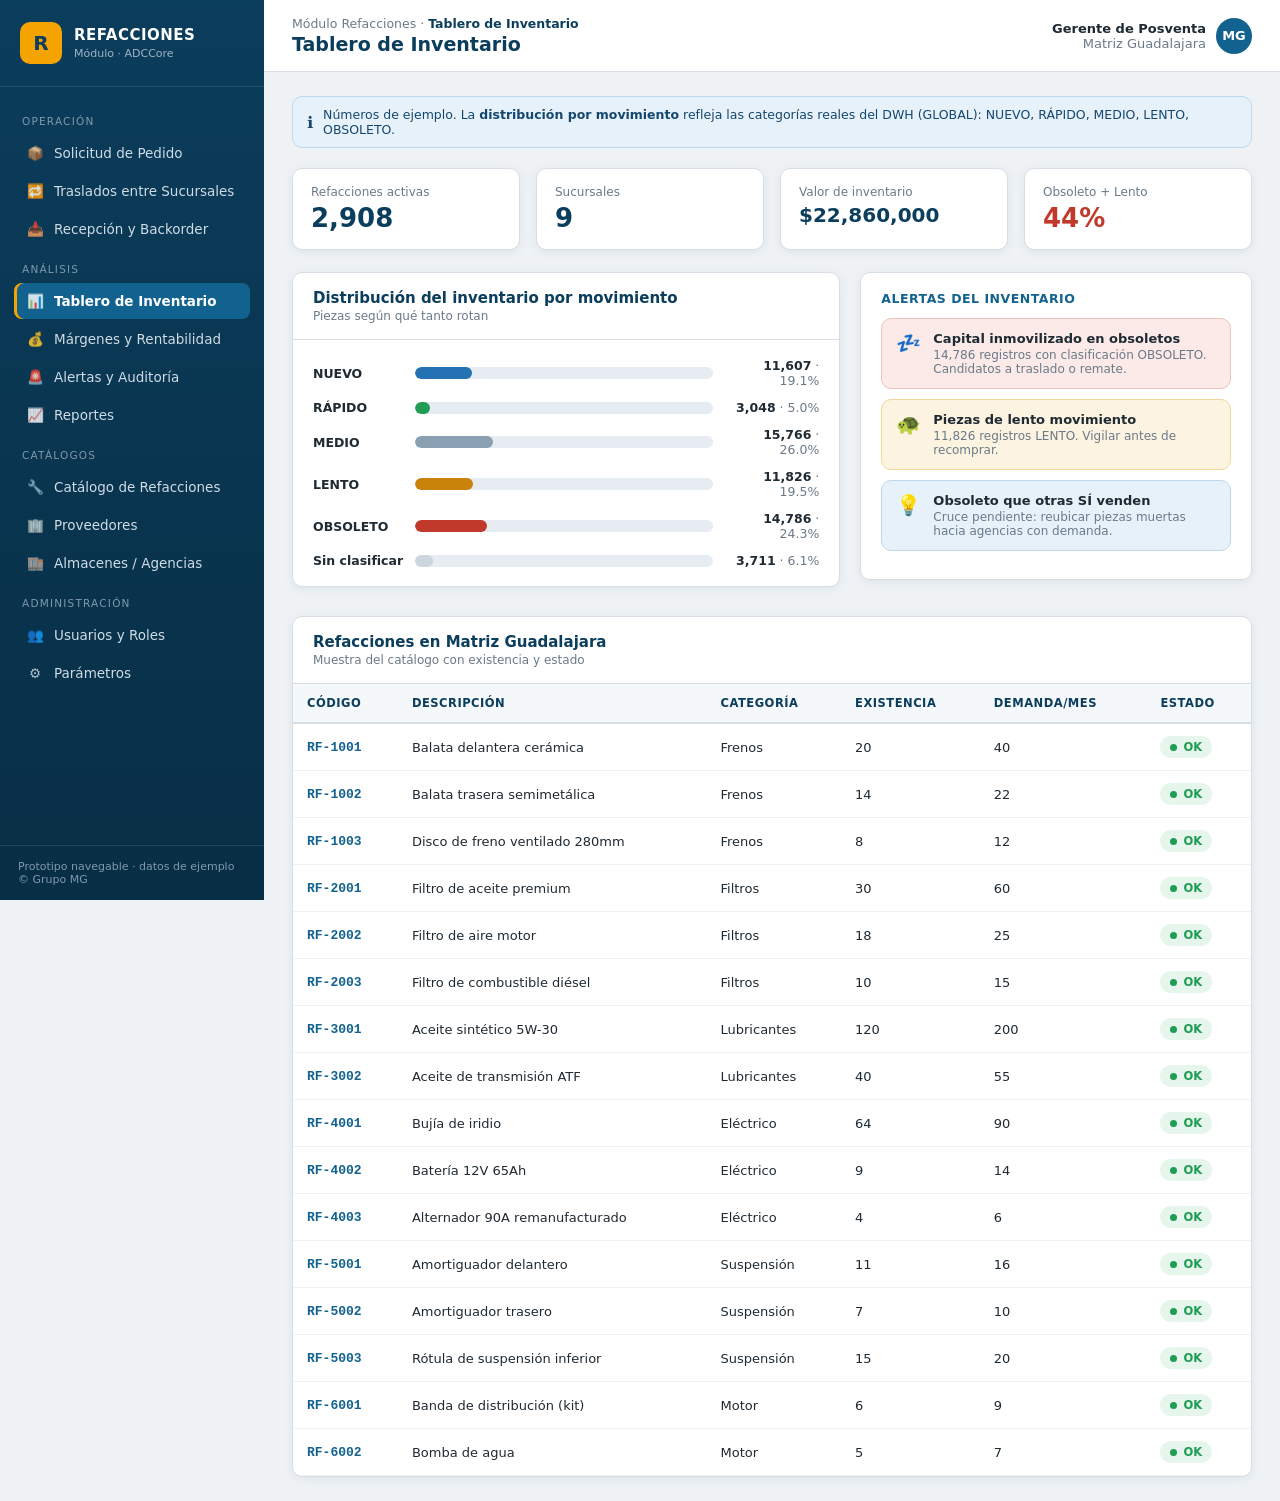
==== index.html @ e6b03c32 "Prototipo navegable del Modulo Refacciones (maqueta para revision)" ====
<!DOCTYPE html>
<html lang="es">
<head>
<meta charset="UTF-8">
<meta name="viewport" content="width=device-width, initial-scale=1.0">
<title>Módulo Refacciones · ADCCore (Prototipo navegable)</title>
<link rel="stylesheet" href="css/estilos.css">
<link rel="stylesheet" href="css/modulo.css">
</head>
<body>

<!-- ===================== SIDEBAR (menú del módulo dentro de ADCCore) ===================== -->
<aside class="sidebar">
  <div class="brand">
    <div class="logo">R</div>
    <div>
      <h1>REFACCIONES</h1>
      <span>Módulo · ADCCore</span>
    </div>
  </div>
  <nav class="nav" id="nav"><!-- lo genera modulo.js --></nav>
  <div class="sidebar-foot">Prototipo navegable · datos de ejemplo<br>© Grupo MG</div>
</aside>

<!-- ===================== MAIN ===================== -->
<div class="main">
  <div class="topbar">
    <div>
      <div class="crumbs" id="crumbs">Módulo Refacciones</div>
      <h2 id="pageTitle">—</h2>
    </div>
    <div class="user-chip">
      <div style="text-align:right">
        <div style="font-weight:600;color:var(--text)">Gerente de Posventa</div>
        <div id="agenciaLbl">Matriz Guadalajara</div>
      </div>
      <div class="avatar">MG</div>
    </div>
  </div>

  <div class="content" id="view"><!-- lo pinta el router --></div>
</div>

<!-- Contenedor para modales (Nueva Solicitud, etc.) -->
<div id="modalRoot"></div>

<!-- ===================== DATOS Y SCRIPTS ===================== -->
<script src="js/config.js"></script>
<script src="data/proveedores.js"></script>
<script src="data/refacciones.js"></script>
<script src="data/pedidos.js"></script>
<script src="js/modulo.js"></script>
</body>
</html>
---- css/estilos.css ----
:root {
  --brand:        #0b3d5c;
  --brand-2:      #12628f;
  --brand-accent: #f4a300;
  --bg:           #eef2f5;
  --surface:      #ffffff;
  --border:       #d7dee5;
  --text:         #1f2a33;
  --text-soft:    #6b7a88;
  --ok:           #1f9d55;
  --ok-bg:        #e6f6ec;
  --warn:         #c9820a;
  --warn-bg:      #fdf3e1;
  --danger:       #c0392b;
  --danger-bg:    #fbeae8;
  --info:         #2472b3;
  --info-bg:      #e7f1fa;
  --shadow:       0 2px 8px rgba(11,61,92,.08);
  --shadow-lg:    0 12px 40px rgba(11,61,92,.22);
  --radius:       10px;
}

* { box-sizing: border-box; margin: 0; padding: 0; }

body {
  font-family: "Segoe UI", Roboto, system-ui, sans-serif;
  background: var(--bg);
  color: var(--text);
  display: flex;
  min-height: 100vh;
  font-size: 14px;
}

/* ============ SIDEBAR ============ */
.sidebar {
  width: 264px;
  background: linear-gradient(180deg, var(--brand) 0%, #082e45 100%);
  color: #dfe8ef;
  display: flex;
  flex-direction: column;
  flex-shrink: 0;
  position: sticky;
  top: 0;
  height: 100vh;
}
.brand {
  padding: 22px 20px;
  display: flex;
  align-items: center;
  gap: 12px;
  border-bottom: 1px solid rgba(255,255,255,.1);
}
.brand .logo {
  width: 42px; height: 42px;
  border-radius: 10px;
  background: var(--brand-accent);
  color: var(--brand);
  display: grid; place-items: center;
  font-weight: 800; font-size: 20px;
  flex-shrink: 0;
}
.brand h1 { font-size: 15px; letter-spacing: .5px; color: #fff; }
.brand span { font-size: 11px; color: #9db4c5; }

.nav { padding: 14px 10px; flex: 1; overflow-y: auto; }
.nav .group-title {
  font-size: 10.5px; letter-spacing: 1.2px; text-transform: uppercase;
  color: #7f99ac; padding: 14px 12px 6px;
}
.nav a {
  display: flex; align-items: center; gap: 10px;
  padding: 10px 12px; margin: 2px 4px;
  border-radius: 8px;
  color: #cfdce6; text-decoration: none;
  font-size: 13.5px; cursor: pointer;
  transition: background .15s, color .15s;
}
.nav a .ic { width: 18px; text-align: center; opacity: .85; }
.nav a:hover { background: rgba(255,255,255,.08); color: #fff; }
.nav a.active {
  background: var(--brand-2); color: #fff; font-weight: 600;
  box-shadow: inset 3px 0 0 var(--brand-accent);
}
.sidebar-foot {
  padding: 14px 18px; font-size: 11px; color: #7f99ac;
  border-top: 1px solid rgba(255,255,255,.1);
}

/* ============ MAIN ============ */
.main { flex: 1; display: flex; flex-direction: column; min-width: 0; }

.topbar {
  background: var(--surface);
  border-bottom: 1px solid var(--border);
  padding: 16px 28px;
  display: flex; align-items: center; justify-content: space-between;
  position: sticky; top: 0; z-index: 20;
}
.crumbs { font-size: 12.5px; color: var(--text-soft); }
.crumbs b { color: var(--brand); }
.topbar h2 { font-size: 19px; color: var(--brand); margin-top: 2px; }
.user-chip {
  display: flex; align-items: center; gap: 10px;
  font-size: 13px; color: var(--text-soft);
}
.user-chip .avatar {
  width: 36px; height: 36px; border-radius: 50%;
  background: var(--brand-2); color: #fff;
  display: grid; place-items: center; font-weight: 700;
}

.content { padding: 24px 28px; }

/* KPI cards */
.kpis { display: grid; grid-template-columns: repeat(4, 1fr); gap: 16px; margin-bottom: 22px; }
.kpi {
  background: var(--surface); border: 1px solid var(--border);
  border-radius: var(--radius); padding: 16px 18px; box-shadow: var(--shadow);
}
.kpi .label { font-size: 12px; color: var(--text-soft); }
.kpi .value { font-size: 26px; font-weight: 700; color: var(--brand); margin-top: 4px; }
.kpi .value.warn { color: var(--warn); }
.kpi .value.danger { color: var(--danger); }
.kpi .value.ok { color: var(--ok); }

/* Panel */
.panel {
  background: var(--surface); border: 1px solid var(--border);
  border-radius: var(--radius); box-shadow: var(--shadow); overflow: hidden;
}
.panel-head {
  padding: 16px 20px; border-bottom: 1px solid var(--border);
  display: flex; align-items: center; justify-content: space-between; gap: 12px;
  flex-wrap: wrap;
}
.panel-head h3 { font-size: 15px; color: var(--brand); }
.panel-head .sub { font-size: 12px; color: var(--text-soft); margin-top: 2px; }

.toolbar { display: flex; gap: 10px; align-items: center; flex-wrap: wrap; }
.search {
  display: flex; align-items: center; gap: 8px;
  border: 1px solid var(--border); border-radius: 8px;
  padding: 8px 12px; background: #fafcfd; min-width: 220px;
}
.search input { border: none; outline: none; background: transparent; font-size: 13px; width: 100%; }

/* Buttons */
.btn {
  border: none; border-radius: 8px; padding: 10px 16px;
  font-size: 13.5px; font-weight: 600; cursor: pointer;
  display: inline-flex; align-items: center; gap: 8px;
  transition: filter .15s, transform .05s;
}
.btn:active { transform: translateY(1px); }
.btn:disabled { opacity: .5; cursor: not-allowed; }
.btn-primary { background: var(--brand-accent); color: #3a2a00; }
.btn-primary:hover:not(:disabled) { filter: brightness(1.05); }
.btn-ghost { background: #f0f4f7; color: var(--brand); border: 1px solid var(--border); }
.btn-ghost:hover { background: #e6edf2; }
.btn-light { background: #eef2f5; color: var(--text); white-space: nowrap; }
.btn-sm { padding: 7px 12px; font-size: 12.5px; }
.btn-danger { background: var(--danger-bg); color: var(--danger); }
.btn-danger:hover { filter: brightness(.97); }

/* Table */
.table-wrap { overflow-x: auto; }
table { width: 100%; border-collapse: collapse; font-size: 13px; }
#pedidosTable { min-width: 820px; }
#pedidosTable tbody tr { cursor: pointer; }
#pedidosTable tbody tr:hover { background: #eaf3fa; }
thead th {
  background: #f5f8fa; color: var(--brand);
  text-align: left; padding: 12px 14px;
  font-size: 11.5px; text-transform: uppercase; letter-spacing: .5px;
  border-bottom: 2px solid var(--border); white-space: nowrap;
}
tbody td { padding: 12px 14px; border-bottom: 1px solid #eef2f5; vertical-align: middle; white-space: nowrap; }
tbody tr:hover { background: #f8fbfd; }
td .muted { color: var(--text-soft); font-size: 12px; }
.mono { font-family: "Consolas", monospace; font-weight: 600; color: var(--brand-2); }

/* Status pills */
.pill {
  display: inline-flex; align-items: center; gap: 6px;
  padding: 4px 10px; border-radius: 999px; font-size: 11.5px; font-weight: 600;
}
.pill::before { content: ""; width: 7px; height: 7px; border-radius: 50%; background: currentColor; }
.pill.pen { background: var(--warn-bg); color: var(--warn); }
.pill.apr { background: var(--info-bg); color: var(--info); }
.pill.rec { background: var(--ok-bg); color: var(--ok); }
.pill.can { background: var(--danger-bg); color: var(--danger); }
.pill.ok  { background: var(--ok-bg); color: var(--ok); }
.pill.warn{ background: var(--warn-bg); color: var(--warn); }
.pill.dgr { background: var(--danger-bg); color: var(--danger); }

/* MOS bar in table */
.mos-cell { display: flex; align-items: center; gap: 8px; }
.mos-track { width: 74px; height: 8px; border-radius: 4px; background: #e6ecf1; overflow: hidden; position: relative; }
.mos-fill { height: 100%; border-radius: 4px; }
.mos-val { font-size: 12px; font-weight: 700; min-width: 30px; }

/* Tabs dentro de la ventana */
.tabs {
  display: flex; gap: 4px; background: var(--surface);
  border: 1px solid var(--border); border-radius: 10px;
  padding: 5px; margin-bottom: 20px; box-shadow: var(--shadow);
  width: fit-content;
}
.tab {
  border: none; background: transparent; cursor: pointer;
  padding: 10px 20px; border-radius: 7px;
  font-size: 13.5px; font-weight: 600; color: var(--text-soft);
  display: inline-flex; align-items: center; gap: 8px;
  transition: background .15s, color .15s;
}
.tab:hover { color: var(--brand); background: #f0f4f7; }
.tab.active { background: var(--brand); color: #fff; box-shadow: var(--shadow); }
.tab .ic { font-size: 15px; }

/* ============ MODAL ============ */
.overlay {
  position: fixed; inset: 0; background: rgba(8,30,45,.55);
  display: none; align-items: flex-start; justify-content: center;
  padding: 40px 16px; z-index: 100; overflow-y: auto;
}
.overlay.open { display: flex; }
.modal {
  background: var(--surface); width: 100%; max-width: 760px;
  border-radius: 14px; box-shadow: var(--shadow-lg);
  animation: pop .18s ease; overflow: hidden;
}
.modal.wide { max-width: 900px; }
@keyframes pop { from { opacity: 0; transform: translateY(-12px) scale(.98); } to { opacity: 1; } }
.modal-head {
  background: linear-gradient(90deg, var(--brand), var(--brand-2));
  color: #fff; padding: 18px 22px;
  display: flex; align-items: center; justify-content: space-between;
}
.modal-head h3 { font-size: 16px; }
.modal-head p { font-size: 12px; color: #b9d0e0; margin-top: 2px; }
.modal-head .x { background: rgba(255,255,255,.15); border: none; color: #fff; width: 32px; height: 32px; border-radius: 8px; font-size: 18px; cursor: pointer; }
.modal-head .x:hover { background: rgba(255,255,255,.28); }

.modal-body { padding: 22px; max-height: 68vh; overflow-y: auto; }

/* Section title inside modal */
.section-title {
  font-size: 12px; font-weight: 700; text-transform: uppercase; letter-spacing: .6px;
  color: var(--brand-2); margin: 4px 0 12px; display: flex; align-items: center; gap: 8px;
}
.section-title::after { content: ""; flex: 1; height: 1px; background: var(--border); }
.card-block { border: 1px solid var(--border); border-radius: 10px; padding: 16px; background: #fafcfd; margin-bottom: 18px; }

.form-grid { display: grid; grid-template-columns: 1fr 1fr; gap: 16px; }
.field { display: flex; flex-direction: column; gap: 6px; }
.field.full { grid-column: 1 / -1; }
.field label { font-size: 12.5px; font-weight: 600; color: var(--text); }
.field label .req { color: var(--danger); }
.field input, .field select {
  padding: 10px 12px; border: 1px solid var(--border); border-radius: 8px;
  font-size: 13.5px; outline: none; background: #fff; transition: border .15s, box-shadow .15s;
  width: 100%;
}
.field input:focus, .field select:focus { border-color: var(--brand-2); box-shadow: 0 0 0 3px rgba(18,98,143,.12); }
.field input:read-only { background: #f4f7f9; color: var(--text-soft); }
.input-group { display: flex; gap: 8px; }
.input-group input { flex: 1; }
.hint { font-size: 11.5px; color: var(--text-soft); }

/* Inline alert (obsoleto / lento / found) */
.alert {
  display: none; gap: 10px; padding: 12px 14px; border-radius: 9px;
  font-size: 12.5px; line-height: 1.5; margin-top: 8px; border: 1px solid transparent;
}
.alert.show { display: flex; }
.alert .ai { font-size: 18px; flex-shrink: 0; }
.alert.ok   { background: var(--ok-bg);   color: #14603a; border-color: #bce3ca; }
.alert.warn { background: var(--warn-bg);  color: #8a5a04; border-color: #f2d79a; }
.alert.dgr  { background: var(--danger-bg);color: #8a231a; border-color: #eec2bd; }
.alert.info { background: var(--info-bg);  color: #14476f; border-color: #bcd8ee; }
.alert b { display: block; margin-bottom: 2px; }
.alert ul { margin: 6px 0 0 18px; }

/* MOS meter in modal */
.mos-box { grid-column: 1 / -1; border: 1px solid var(--border); border-radius: 10px; padding: 14px 16px; background: #fff; }
.mos-box .top { display: flex; justify-content: space-between; align-items: baseline; margin-bottom: 10px; }
.mos-box .top .t { font-size: 12.5px; font-weight: 600; }
.mos-box .top .cur { font-size: 15px; font-weight: 800; }
.meter { height: 14px; border-radius: 8px; background: #e6ecf1; position: relative; overflow: hidden; }
.meter .fill { height: 100%; width: 0; border-radius: 8px; transition: width .3s, background .3s; }
.meter .limit { position: absolute; top: -4px; bottom: -4px; width: 2px; background: var(--danger); left: 66.6%; }
.meter-legend { display: flex; justify-content: space-between; font-size: 10.5px; color: var(--text-soft); margin-top: 5px; }
.mos-note { font-size: 11.5px; margin-top: 8px; font-weight: 600; }

/* Tabla de renglones del pedido */
.lines-table { min-width: 100%; font-size: 12.5px; }
.lines-table th { padding: 9px 10px; font-size: 10.5px; }
.lines-table td { padding: 9px 10px; white-space: nowrap; }
.empty-lines { text-align: center; color: var(--text-soft); padding: 22px; font-size: 12.5px; }

.modal-foot {
  padding: 16px 22px; border-top: 1px solid var(--border);
  display: flex; justify-content: space-between; align-items: center; gap: 12px;
  background: #fafcfd;
}
.modal-foot .note { font-size: 11.5px; color: var(--text-soft); }
.modal-foot .actions { display: flex; gap: 10px; }

/* Catálogo (buscador) modal */
.filters { display: flex; gap: 10px; flex-wrap: wrap; margin-bottom: 14px; }
.filters .search { flex: 1; min-width: 200px; }
.filters select { padding: 9px 12px; border: 1px solid var(--border); border-radius: 8px; font-size: 13px; outline: none; background: #fff; }
.cat-table-wrap { max-height: 46vh; overflow-y: auto; border: 1px solid var(--border); border-radius: 8px; }
.cat-table { font-size: 13px; }
.cat-table thead th { position: sticky; top: 0; z-index: 2; }
.cat-table tbody tr { cursor: pointer; }
.cat-table tbody tr:hover { background: #eaf3fa; }
.badge { display:inline-block; padding: 2px 8px; border-radius: 6px; font-size: 11px; font-weight: 600; background: #eef2f5; color: var(--text-soft); }

/* Detalle de pedido: bloque de datos del encabezado */
.det-info { display: grid; grid-template-columns: repeat(auto-fit, minmax(160px, 1fr)); gap: 10px; margin-bottom: 18px; }
.det-info > div { display: flex; flex-direction: column; gap: 3px; background: #f8fbfd; border: 1px solid var(--border); border-radius: 8px; padding: 8px 12px; }
.det-info span { font-size: 10.5px; color: var(--text-soft); text-transform: uppercase; letter-spacing: .04em; }
.det-info b { font-size: 13px; color: var(--text); }

@media (max-width: 860px) {
  .sidebar { display: none; }
  .kpis { grid-template-columns: repeat(2,1fr); }
  .form-grid { grid-template-columns: 1fr; }
}
---- css/modulo.css ----
/* ============================================================
   modulo.css — estilos NUEVOS del prototipo navegable.
   Reutiliza el sistema de diseño de estilos.css (variables,
   .panel, .kpi, .btn, .pill, tablas…) y solo agrega lo que
   hace falta para las pantallas nuevas.
   ============================================================ */

/* Banner "esto es de ejemplo / solo lectura" */
.demo-banner {
  display: flex; align-items: center; gap: 10px;
  background: var(--info-bg); color: #14476f;
  border: 1px solid #bcd8ee; border-radius: 10px;
  padding: 10px 14px; font-size: 12.5px; margin-bottom: 20px;
}
.demo-banner .ai { font-size: 16px; }

/* Encabezado / intro de cada pantalla */
.page-intro {
  background: var(--surface); border: 1px solid var(--border);
  border-radius: var(--radius); box-shadow: var(--shadow);
  padding: 18px 20px; margin-bottom: 20px;
}
.page-intro p { color: var(--text-soft); font-size: 13px; line-height: 1.6; margin-top: 4px; }
.page-intro h3 { color: var(--brand); font-size: 15px; }

/* Rejillas utilitarias */
.grid-2 { display: grid; grid-template-columns: 1fr 1fr; gap: 20px; align-items: start; }
.grid-2.wide-left { grid-template-columns: 1.4fr 1fr; }
.mt { margin-top: 20px; }
.spacer { height: 20px; }

/* KPIs con 3 columnas cuando aplique */
.kpis.k3 { grid-template-columns: repeat(3, 1fr); }
.kpi .value.small { font-size: 20px; }

/* Barras de distribución (Tablero de inventario) */
.bars { display: flex; flex-direction: column; gap: 12px; }
.bar-row { display: grid; grid-template-columns: 92px 1fr 96px; align-items: center; gap: 10px; font-size: 12.5px; }
.bar-row .lbl { font-weight: 600; }
.bar-track { height: 12px; border-radius: 7px; background: #e6ecf1; overflow: hidden; }
.bar-fill { height: 100%; border-radius: 7px; }
.bar-row .num { text-align: right; color: var(--text-soft); }
.bar-row .num b { color: var(--text); }

/* Tarjetas de alerta pequeñas */
.mini-alert { display: flex; gap: 12px; align-items: flex-start; padding: 12px 14px; border-radius: 10px; border: 1px solid var(--border); background: #fafcfd; margin-bottom: 10px; }
.mini-alert .ic { font-size: 20px; flex-shrink: 0; }
.mini-alert .t { font-weight: 700; font-size: 13px; }
.mini-alert .d { font-size: 12px; color: var(--text-soft); margin-top: 2px; }
.mini-alert.dgr { background: var(--danger-bg); border-color: #eec2bd; }
.mini-alert.warn { background: var(--warn-bg); border-color: #f2d79a; }
.mini-alert.info { background: var(--info-bg); border-color: #bcd8ee; }

/* Lista "qué mostrará esta pantalla" (placeholders informativos) */
.feature { background: var(--surface); border: 1px solid var(--border); border-radius: var(--radius); box-shadow: var(--shadow); padding: 18px 20px; }
.feature h4 { color: var(--brand-2); font-size: 12.5px; text-transform: uppercase; letter-spacing: .5px; margin-bottom: 12px; }
.feature ul { list-style: none; display: flex; flex-direction: column; gap: 10px; }
.feature li { display: flex; gap: 10px; font-size: 13px; line-height: 1.5; align-items: flex-start; }
.feature li::before { content: "▸"; color: var(--brand-accent); font-weight: 700; }
.feature li b { color: var(--text); }

.tag-must { display:inline-block; margin-left:6px; padding:1px 7px; border-radius:6px; font-size:10.5px; font-weight:700; background: var(--danger-bg); color: var(--danger); vertical-align: middle; }
.tag-nice { display:inline-block; margin-left:6px; padding:1px 7px; border-radius:6px; font-size:10.5px; font-weight:700; background: var(--info-bg); color: var(--info); vertical-align: middle; }

/* Píldora neutral extra (clasificación MEDIO / NUEVO) */
.pill.neu { background: #eef2f5; color: var(--text-soft); }
.pill.info { background: var(--info-bg); color: var(--info); }

/* Gráfica falsa de barras verticales (Reportes) */
.chart-fake { display: flex; align-items: flex-end; gap: 12px; height: 180px; padding: 10px 4px 0; }
.chart-fake .col { flex: 1; display: flex; flex-direction: column; align-items: center; gap: 6px; height: 100%; justify-content: flex-end; }
.chart-fake .col .bar { width: 100%; max-width: 42px; border-radius: 6px 6px 0 0; background: linear-gradient(180deg, var(--brand-2), var(--brand)); }
.chart-fake .col .cap { font-size: 11px; color: var(--text-soft); }

/* Cuadrícula de tipos de reporte */
.report-grid { display: grid; grid-template-columns: repeat(auto-fill, minmax(220px, 1fr)); gap: 14px; }
.report-card { border: 1px solid var(--border); border-radius: 10px; padding: 16px; background: #fafcfd; cursor: pointer; transition: box-shadow .15s, transform .05s; }
.report-card:hover { box-shadow: var(--shadow); transform: translateY(-1px); }
.report-card .ic { font-size: 22px; }
.report-card .t { font-weight: 700; font-size: 13.5px; margin-top: 8px; color: var(--brand); }
.report-card .d { font-size: 12px; color: var(--text-soft); margin-top: 4px; line-height: 1.5; }

@media (max-width: 980px) {
  .grid-2, .grid-2.wide-left { grid-template-columns: 1fr; }
  .kpis.k3 { grid-template-columns: 1fr; }
}
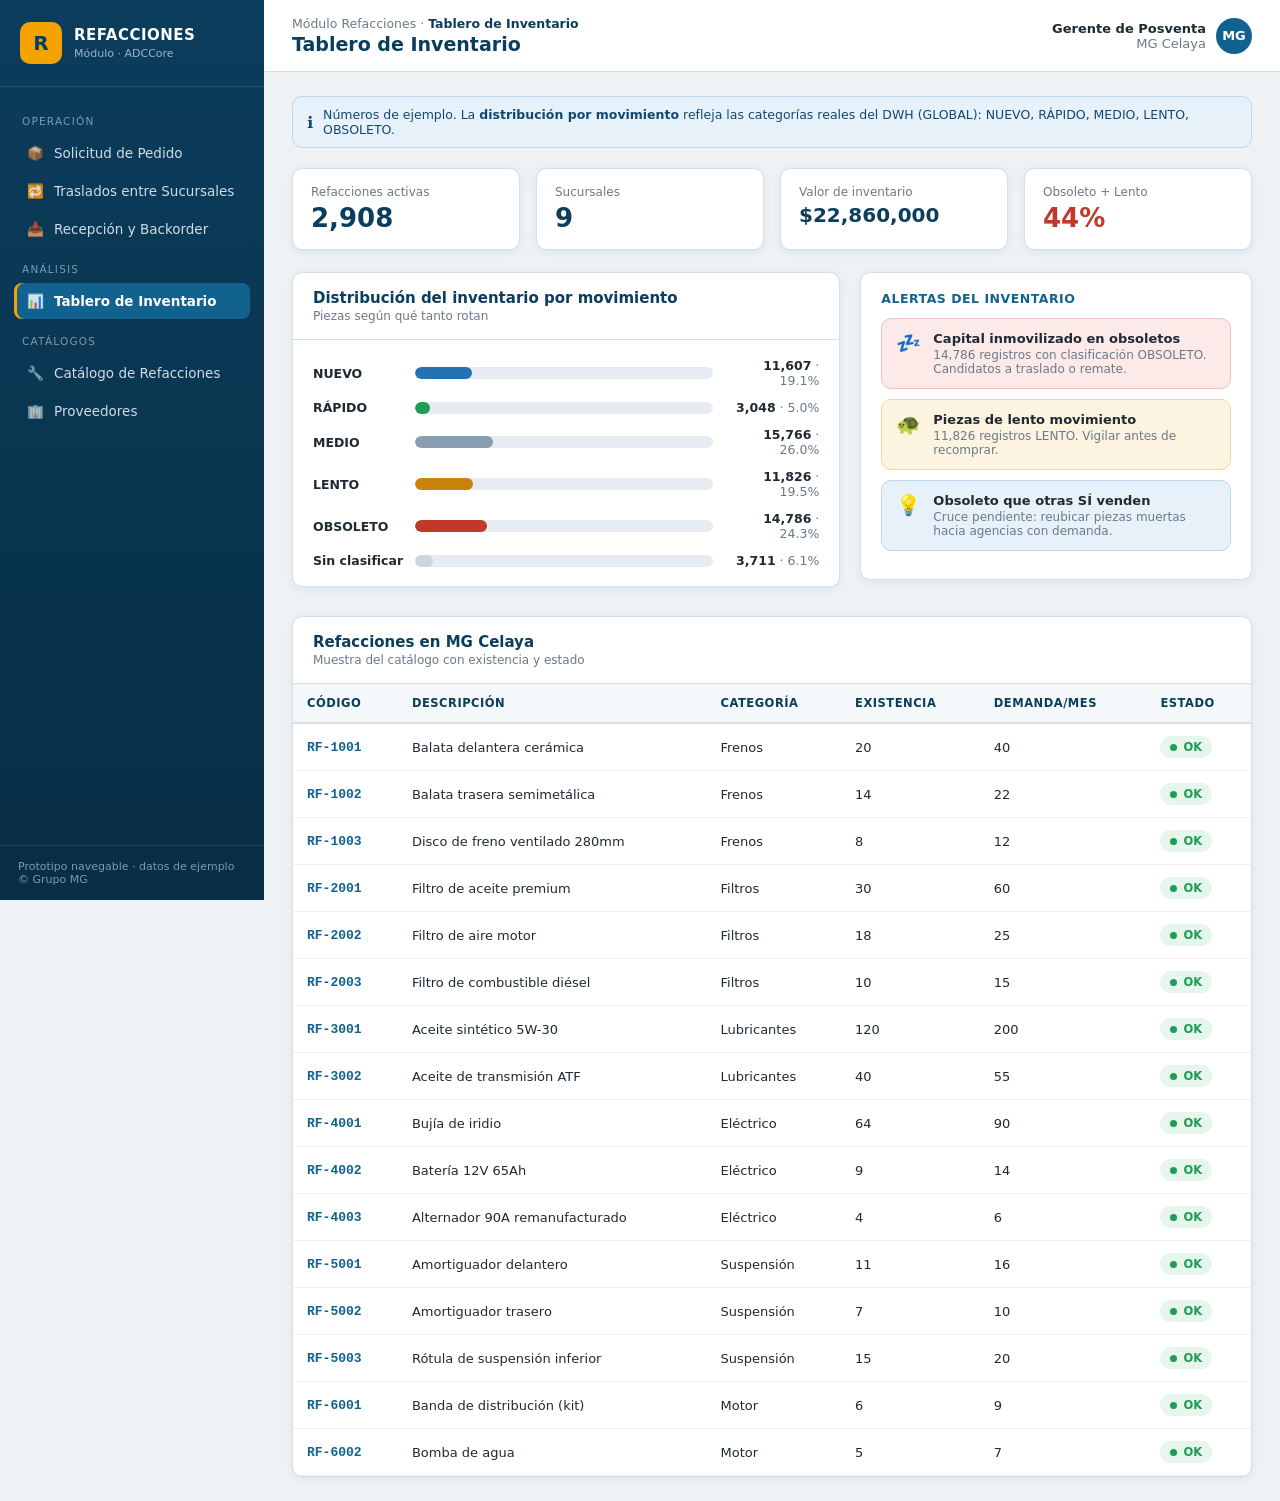
==== commit ac73eb64: "Sucursales MG" ====
--- a/index.html
+++ b/index.html
@@ -32,7 +32,7 @@
     <div class="user-chip">
       <div style="text-align:right">
         <div style="font-weight:600;color:var(--text)">Gerente de Posventa</div>
-        <div id="agenciaLbl">Matriz Guadalajara</div>
+        <div id="agenciaLbl">MG Celaya</div>
       </div>
       <div class="avatar">MG</div>
     </div>
